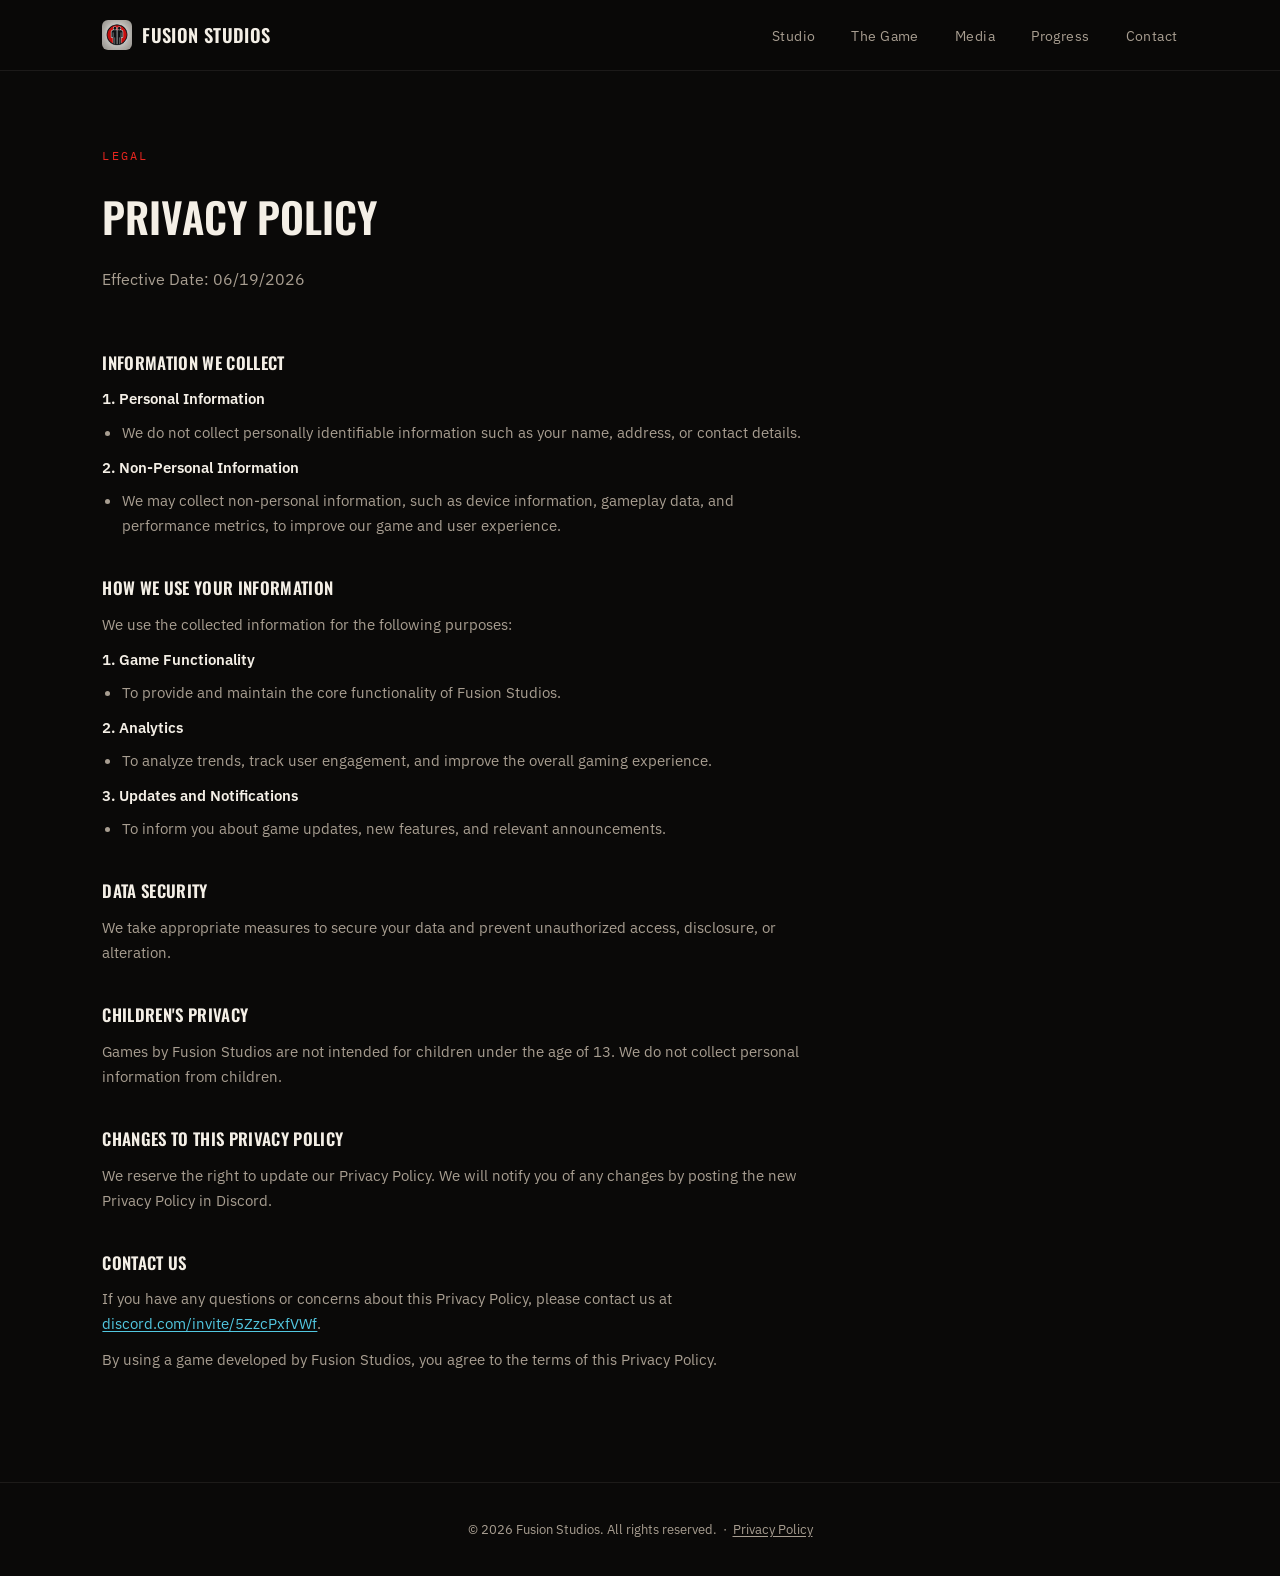
==== privacy.html @ 65fbc51d "Add files via upload" ====
<!DOCTYPE html>
<html lang="en">
<head>
    <meta charset="UTF-8">
    <meta name="viewport" content="width=device-width, initial-scale=1.0">
    <title>Privacy Policy — Fusion Studios</title>
    <meta name="description" content="Privacy Policy for Fusion Studios.">

    <link rel="stylesheet" href="styles.css">
</head>
<body>

    <nav class="navbar">
        <a href="index.html" class="logo" style="text-decoration:none;">
            <img src="images/logo.png" alt="Fusion Studios logo" class="logo-mark">
            Fusion Studios
        </a>

        <ul class="nav-links">
            <li><a href="index.html#about">Studio</a></li>
            <li><a href="index.html#game">The Game</a></li>
            <li><a href="index.html#screenshots">Media</a></li>
            <li><a href="index.html#roadmap">Progress</a></li>
            <li><a href="index.html#contact">Contact</a></li>
        </ul>
    </nav>

    <section class="section legal" id="privacy" style="padding-top:70px;">
        <div class="section-head">
            <span class="eyebrow">Legal</span>
            <h2>Privacy Policy</h2>
            <p>Effective Date: 06/19/2026</p>
        </div>

        <div class="legal-body">
            <h4>Information We Collect</h4>

            <p><strong>1. Personal Information</strong></p>
            <ul>
                <li>We do not collect personally identifiable information such as your name, address, or contact details.</li>
            </ul>

            <p><strong>2. Non-Personal Information</strong></p>
            <ul>
                <li>We may collect non-personal information, such as device information, gameplay data, and performance metrics, to improve our game and user experience.</li>
            </ul>

            <h4>How We Use Your Information</h4>
            <p>We use the collected information for the following purposes:</p>

            <p><strong>1. Game Functionality</strong></p>
            <ul>
                <li>To provide and maintain the core functionality of Fusion Studios.</li>
            </ul>

            <p><strong>2. Analytics</strong></p>
            <ul>
                <li>To analyze trends, track user engagement, and improve the overall gaming experience.</li>
            </ul>

            <p><strong>3. Updates and Notifications</strong></p>
            <ul>
                <li>To inform you about game updates, new features, and relevant announcements.</li>
            </ul>

            <h4>Data Security</h4>
            <p>We take appropriate measures to secure your data and prevent unauthorized access, disclosure, or alteration.</p>

            <h4>Children's Privacy</h4>
            <p>Games by Fusion Studios are not intended for children under the age of 13. We do not collect personal information from children.</p>

            <h4>Changes to This Privacy Policy</h4>
            <p>We reserve the right to update our Privacy Policy. We will notify you of any changes by posting the new Privacy Policy in Discord.</p>

            <h4>Contact Us</h4>
            <p>
                If you have any questions or concerns about this Privacy Policy, please contact us at
                <a href="https://discord.com/invite/5ZzcPxfVWf" target="_blank" rel="noopener noreferrer">discord.com/invite/5ZzcPxfVWf</a>.
            </p>

            <p>By using a game developed by Fusion Studios, you agree to the terms of this Privacy Policy.</p>
        </div>
    </section>

    <footer>
        © 2026 Fusion Studios. All rights reserved. &nbsp;·&nbsp; <a href="privacy.html">Privacy Policy</a>
    </footer>

</body>
</html>
---- styles.css ----
/* ===========================================================
   Fusion Studios — design tokens
   bg-core:      #0a0908   (near-black, warm undertone)
   bg-surface:   #17130f   (card surface)
   bg-surface-2: #1f1a14   (raised card / hover)
   ember:        #e8261f   (primary accent — molten/fusion, now red)
   ember-dim:    #a3140f
   steel:        #52c7e0   (secondary accent — reactor core cool edge)
   ink:          #f4efe6   (primary text, warm white)
   ink-dim:      #a89e91   (secondary text)
   line:         rgba(244,239,230,0.08)
   =========================================================== */

@import url('https://fonts.googleapis.com/css2?family=Oswald:wght@400;500;600;700&family=IBM+Plex+Sans:wght@400;500;600&family=IBM+Plex+Mono:wght@400;500&display=swap');

*{
  margin:0;
  padding:0;
  box-sizing:border-box;
}

:root{
  --bg-core:#0a0908;
  --bg-surface:#17130f;
  --bg-surface-2:#1f1a14;
  --ember:#e8261f;
  --ember-dim:#a3140f;
  --steel:#52c7e0;
  --ink:#f4efe6;
  --ink-dim:#a89e91;
  --line:rgba(244,239,230,0.08);
}

html{
  scroll-behavior:smooth;
}

body{
  font-family:'IBM Plex Sans', 'Segoe UI', sans-serif;
  background:var(--bg-core);
  color:var(--ink);
  line-height:1.65;
  overflow-x:hidden;
}

@media (prefers-reduced-motion: reduce){
  html{ scroll-behavior:auto; }
  *{ animation-duration:0.01ms !important; animation-iteration-count:1 !important; transition-duration:0.01ms !important; }
}

a{ color:inherit; }

.eyebrow{
  font-family:'IBM Plex Mono', monospace;
  font-size:0.75rem;
  letter-spacing:0.18em;
  text-transform:uppercase;
  color:var(--ember);
}

/* ---------- Navbar ---------- */

.navbar{
  position:sticky;
  top:0;
  z-index:1000;

  display:flex;
  justify-content:space-between;
  align-items:center;

  padding:20px 8%;

  background:rgba(10,9,8,.82);
  backdrop-filter:blur(12px);

  border-bottom:1px solid var(--line);
}

.logo{
  display:flex;
  align-items:center;
  gap:10px;
  font-family:'Oswald', sans-serif;
  font-size:1.15rem;
  font-weight:600;
  letter-spacing:0.02em;
  text-transform:uppercase;
}

.logo-mark{
  width:30px;
  height:30px;
  border-radius:6px;
  object-fit:cover;
  display:block;
}

.nav-links{
  display:flex;
  list-style:none;
  gap:36px;
}

.nav-links a{
  font-size:0.9rem;
  color:var(--ink-dim);
  text-decoration:none;
  letter-spacing:0.03em;
  transition:color .2s;
}

.nav-links a:hover,
.nav-links a:focus-visible{
  color:var(--ink);
}

a:focus-visible,
button:focus-visible{
  outline:2px solid var(--steel);
  outline-offset:3px;
}

/* ---------- Hero ---------- */

.hero{
  position:relative;
  min-height:92vh;

  display:flex;
  align-items:center;

  padding:120px 8% 80px;
  overflow:hidden;
}

.hero-core{
  position:absolute;
  top:50%;
  left:88%;
  width:640px;
  height:640px;
  transform:translate(-50%,-50%);

  border-radius:50%;
  background:radial-gradient(circle at 42% 40%, rgba(82,199,224,0.55), rgba(232,38,31,0.35) 45%, rgba(232,38,31,0) 72%);
  filter:blur(6px);
  animation:pulse-core 6s ease-in-out infinite;
  pointer-events:none;
}

@keyframes pulse-core{
  0%, 100%{ opacity:0.55; transform:translate(-50%,-50%) scale(1); }
  50%{ opacity:0.85; transform:translate(-50%,-50%) scale(1.08); }
}

.hero-content{
  position:relative;
  max-width:640px;
  z-index:2;
}

.hero h1{
  margin-top:22px;
  font-family:'Oswald', sans-serif;
  font-weight:700;
  font-size:clamp(2.6rem, 6vw, 4.6rem);
  line-height:1.05;
  text-transform:uppercase;
  letter-spacing:0.01em;
}

.hero h1 span{
  background:linear-gradient(90deg, var(--ember), var(--steel));
  -webkit-background-clip:text;
  background-clip:text;
  color:transparent;
}

.hero p{
  margin-top:24px;
  max-width:520px;
  color:var(--ink-dim);
  font-size:1.08rem;
}

.hero-buttons{
  margin-top:40px;
  display:flex;
  flex-wrap:wrap;
  gap:16px;
}

.btn-primary,
.btn-secondary{
  display:inline-block;
  font-size:0.92rem;
  font-weight:500;
  text-decoration:none;
  padding:14px 28px;
  border-radius:4px;
  transition:transform .2s, background .2s, border-color .2s;
}

.btn-primary{
  background:var(--ember);
  color:#0a0908;
  font-weight:600;
}

.btn-primary:hover{
  background:#ff4a42;
  transform:translateY(-2px);
}

.btn-secondary{
  background:transparent;
  color:var(--ink);
  border:1px solid var(--line);
}

.btn-secondary:hover{
  border-color:var(--steel);
  transform:translateY(-2px);
}

/* ---------- Sections ---------- */

.section{
  padding:110px 8%;
  position:relative;
}

.section-head{
  max-width:640px;
  margin-bottom:56px;
}

.section-head h2{
  margin-top:14px;
  font-family:'Oswald', sans-serif;
  font-weight:600;
  font-size:clamp(1.8rem, 3.4vw, 2.6rem);
  text-transform:uppercase;
}

.section-head p{
  margin-top:16px;
  color:var(--ink-dim);
  max-width:560px;
}

.divider{
  height:1px;
  background:var(--line);
  border:none;
}

/* ---------- About / pillars ---------- */

.pillars{
  display:grid;
  grid-template-columns:repeat(auto-fit, minmax(240px,1fr));
  gap:1px;
  background:var(--line);
  border:1px solid var(--line);
}

.pillar{
  background:var(--bg-core);
  padding:34px 28px;
}

.pillar .eyebrow{
  color:var(--steel);
}

.pillar h3{
  margin-top:12px;
  font-family:'Oswald', sans-serif;
  font-weight:600;
  font-size:1.15rem;
  text-transform:uppercase;
}

.pillar p{
  margin-top:10px;
  color:var(--ink-dim);
  font-size:0.95rem;
}

/* ---------- Game feature strip ---------- */

.game-panel{
  display:grid;
  grid-template-columns:1fr 1fr;
  gap:60px;
  align-items:center;
}

@media (max-width:860px){
  .game-panel{ grid-template-columns:1fr; }
}

.game-copy .status-pill{
  display:inline-flex;
  align-items:center;
  gap:8px;
  font-family:'IBM Plex Mono', monospace;
  font-size:0.72rem;
  letter-spacing:0.14em;
  text-transform:uppercase;
  color:var(--ink-dim);
  border:1px solid var(--line);
  border-radius:999px;
  padding:6px 14px;
}

.status-pill::before{
  content:'';
  width:7px;
  height:7px;
  border-radius:50%;
  background:var(--ember);
  box-shadow:0 0 8px var(--ember);
  animation:blink 1.8s ease-in-out infinite;
}

@keyframes blink{
  0%, 100%{ opacity:1; }
  50%{ opacity:0.35; }
}

.game-copy h2{
  margin-top:18px;
  font-family:'Oswald', sans-serif;
  font-weight:700;
  font-size:clamp(1.9rem, 3.6vw, 2.7rem);
  text-transform:uppercase;
}

.game-copy p{
  margin-top:18px;
  color:var(--ink-dim);
}

.feature-list{
  margin-top:28px;
  list-style:none;
  display:flex;
  flex-direction:column;
  gap:14px;
}

.feature-list li{
  display:flex;
  gap:12px;
  align-items:baseline;
  font-size:0.95rem;
  color:var(--ink);
}

.feature-list li::before{
  content:'';
  width:6px;
  height:6px;
  margin-top:3px;
  flex:none;
  background:var(--steel);
}

.game-visual{
  position:relative;
  aspect-ratio:16/10;
  border-radius:6px;
  overflow:hidden;
  border:1px solid var(--line);
}

.game-visual img{
  width:100%;
  height:100%;
  object-fit:cover;
  display:block;
}

.game-visual .tag{
  position:absolute;
  bottom:16px;
  left:16px;
  font-family:'IBM Plex Mono', monospace;
  font-size:0.7rem;
  letter-spacing:0.1em;
  text-transform:uppercase;
  color:var(--ink-dim);
  background:rgba(10,9,8,0.7);
  border:1px solid var(--line);
  padding:6px 10px;
  border-radius:3px;
}

/* ---------- Screenshots gallery ---------- */

.gallery{
  display:grid;
  grid-template-columns:repeat(auto-fit, minmax(280px,1fr));
  gap:20px;
}

.gallery figure{
  margin:0;
  border:1px solid var(--line);
  border-radius:6px;
  overflow:hidden;
  background:var(--bg-surface);
}

.gallery img{
  width:100%;
  aspect-ratio:16/9;
  object-fit:cover;
  display:block;
  filter:grayscale(15%);
  transition:transform .4s ease, filter .4s ease;
}

.gallery figure:hover img{
  transform:scale(1.03);
  filter:grayscale(0%);
}

.gallery figcaption{
  padding:12px 16px;
  font-family:'IBM Plex Mono', monospace;
  font-size:0.75rem;
  letter-spacing:0.05em;
  color:var(--ink-dim);
  border-top:1px solid var(--line);
}

.gallery-note{
  margin-top:24px;
  font-size:0.85rem;
  color:var(--ink-dim);
}

.gallery-note code{
  font-family:'IBM Plex Mono', monospace;
  background:var(--bg-surface);
  padding:2px 6px;
  border-radius:3px;
  border:1px solid var(--line);
}

/* ---------- Roadmap ---------- */

.roadmap{
  display:flex;
  flex-direction:column;
  border-top:1px solid var(--line);
}

.roadmap-item{
  display:grid;
  grid-template-columns:140px 1fr;
  gap:24px;
  padding:26px 0;
  border-bottom:1px solid var(--line);
}

@media (max-width:640px){
  .roadmap-item{ grid-template-columns:1fr; gap:6px; }
}

.roadmap-item .phase{
  font-family:'IBM Plex Mono', monospace;
  font-size:0.78rem;
  letter-spacing:0.1em;
  text-transform:uppercase;
  color:var(--steel);
}

.roadmap-item h4{
  font-family:'Oswald', sans-serif;
  font-weight:600;
  font-size:1.1rem;
  text-transform:uppercase;
}

.roadmap-item p{
  margin-top:6px;
  color:var(--ink-dim);
  font-size:0.92rem;
  max-width:520px;
}

/* ---------- Legal / Privacy Policy ---------- */

.legal-body{
  max-width:720px;
}

.legal-body h4{
  font-family:'Oswald', sans-serif;
  font-weight:600;
  font-size:1.05rem;
  text-transform:uppercase;
  letter-spacing:0.02em;
  margin-top:36px;
  margin-bottom:10px;
}

.legal-body h4:first-child{
  margin-top:0;
}

.legal-body p{
  color:var(--ink-dim);
  font-size:0.95rem;
  margin-top:10px;
}

.legal-body p strong{
  color:var(--ink);
  font-weight:600;
}

.legal-body ul{
  margin-top:8px;
  padding-left:20px;
  color:var(--ink-dim);
  font-size:0.95rem;
}

.legal-body li{
  margin-top:4px;
}

.legal-body a{
  color:var(--steel);
  text-decoration:underline;
  text-underline-offset:2px;
}

footer a{
  color:var(--ink-dim);
  text-decoration:underline;
  text-underline-offset:2px;
}

footer a:hover{
  color:var(--ink);
}

/* ---------- Contact / footer ---------- */

.contact{
  text-align:center;
}

.contact h2{
  font-family:'Oswald', sans-serif;
  font-weight:700;
  font-size:clamp(1.8rem, 4vw, 2.6rem);
  text-transform:uppercase;
}

.contact p{
  margin-top:14px;
  color:var(--ink-dim);
}

.contact-links{
  margin-top:32px;
  display:flex;
  justify-content:center;
  gap:16px;
  flex-wrap:wrap;
}

footer{
  text-align:center;
  padding:36px 8%;
  border-top:1px solid var(--line);
  color:var(--ink-dim);
  font-size:0.82rem;
}
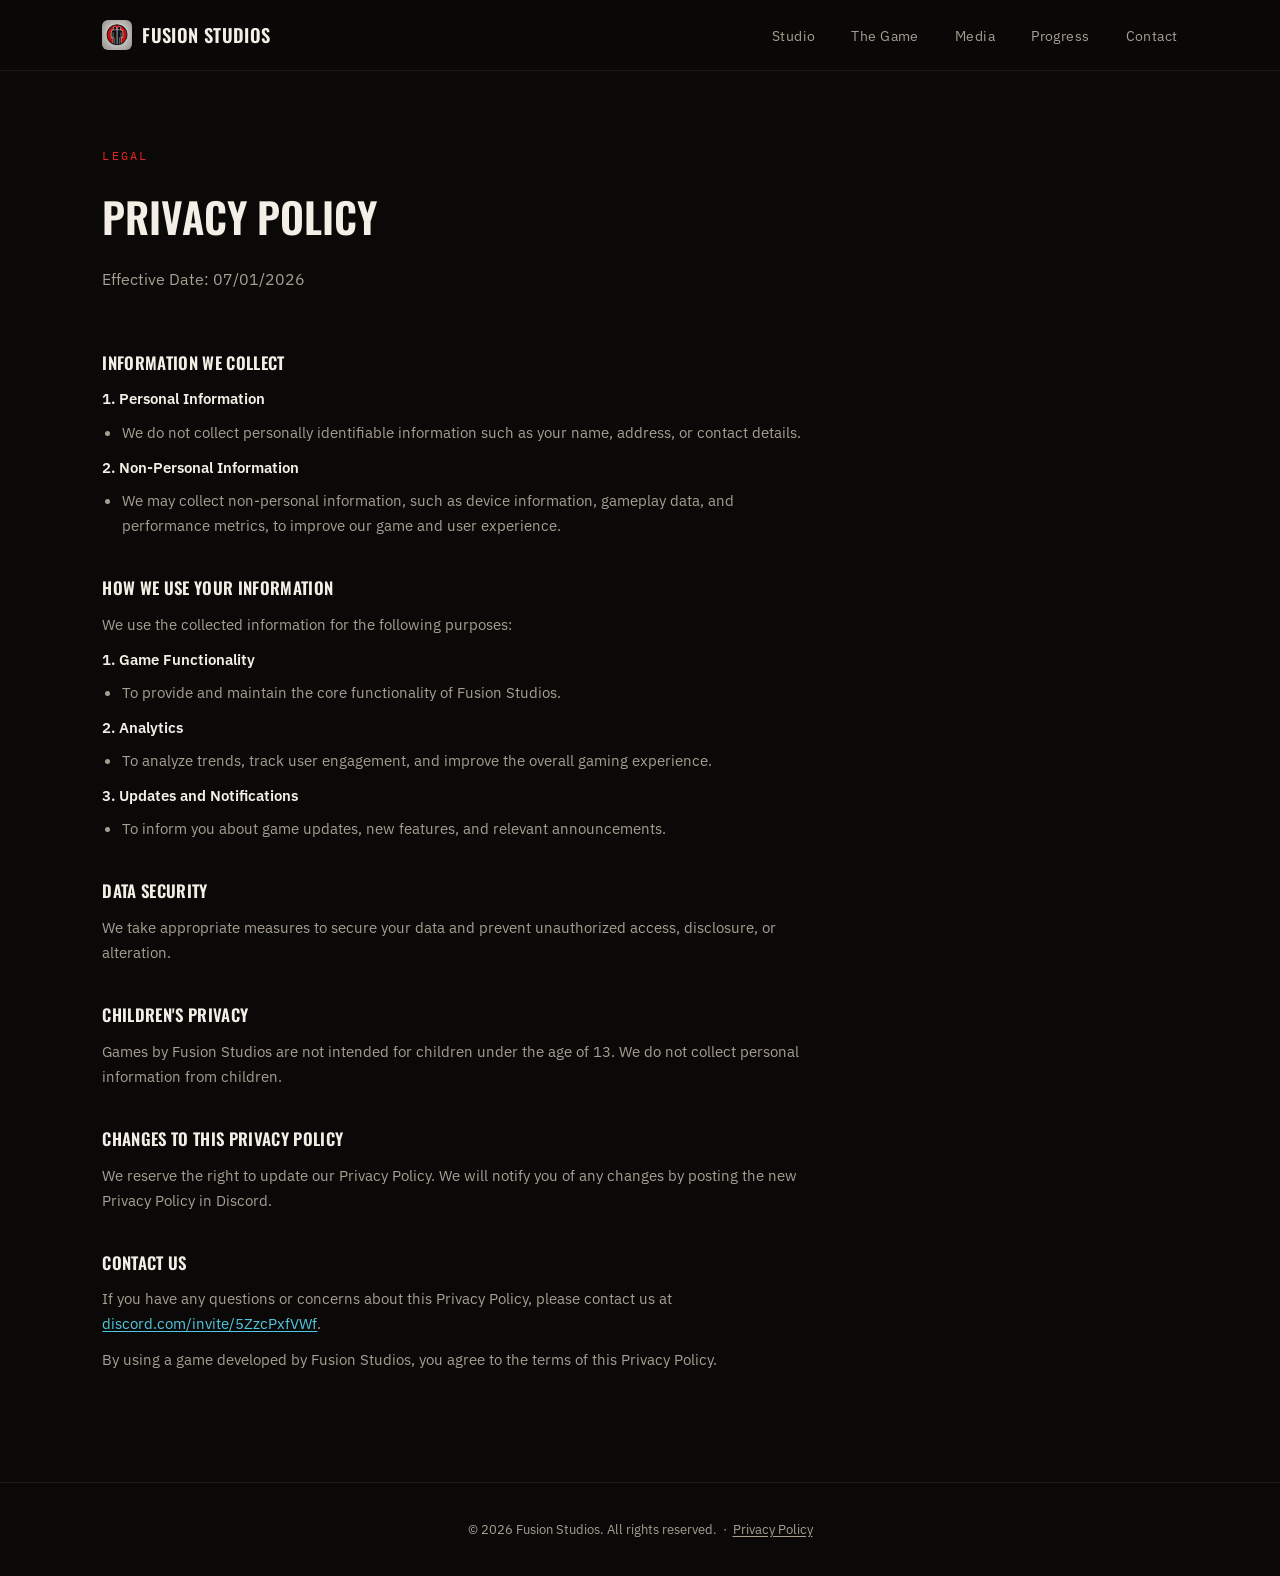
==== commit 08835b31: "Update effective date in privacy policy" ====
--- a/privacy.html
+++ b/privacy.html
@@ -29,7 +29,7 @@
         <div class="section-head">
             <span class="eyebrow">Legal</span>
             <h2>Privacy Policy</h2>
-            <p>Effective Date: 06/19/2026</p>
+            <p>Effective Date: 07/01/2026</p>
         </div>
 
         <div class="legal-body">
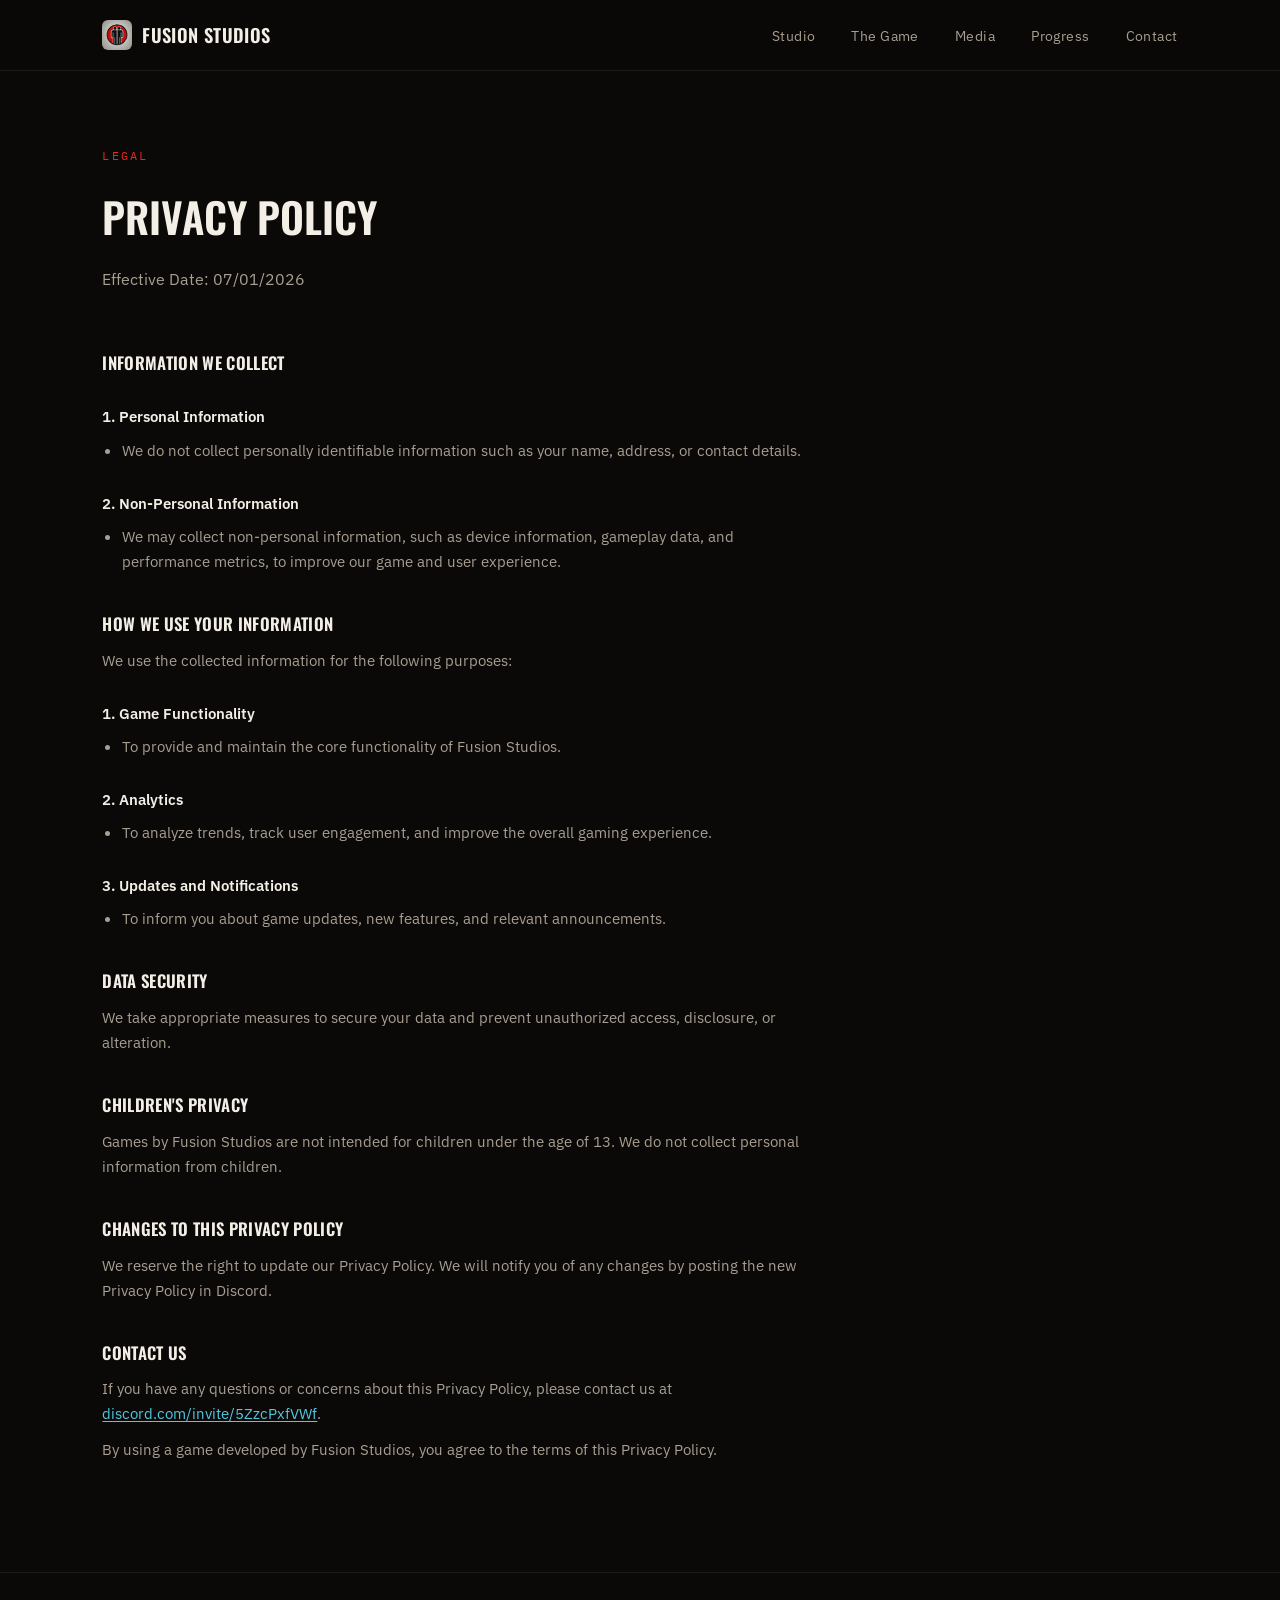
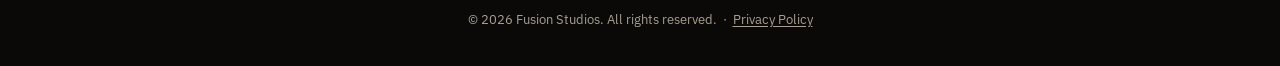
==== commit 35d247c2: "Update privacy.html" ====
--- a/privacy.html
+++ b/privacy.html
@@ -5,17 +5,14 @@
     <meta name="viewport" content="width=device-width, initial-scale=1.0">
     <title>Privacy Policy — Fusion Studios</title>
     <meta name="description" content="Privacy Policy for Fusion Studios.">
-
     <link rel="stylesheet" href="styles.css">
 </head>
 <body>
-
     <nav class="navbar">
         <a href="index.html" class="logo" style="text-decoration:none;">
             <img src="images/logo.png" alt="Fusion Studios logo" class="logo-mark">
             Fusion Studios
         </a>
-
         <ul class="nav-links">
             <li><a href="index.html#about">Studio</a></li>
             <li><a href="index.html#game">The Game</a></li>
@@ -24,67 +21,52 @@
             <li><a href="index.html#contact">Contact</a></li>
         </ul>
     </nav>
-
     <section class="section legal" id="privacy" style="padding-top:70px;">
         <div class="section-head">
             <span class="eyebrow">Legal</span>
             <h2>Privacy Policy</h2>
             <p>Effective Date: 07/01/2026</p>
         </div>
-
         <div class="legal-body">
             <h4>Information We Collect</h4>
-
-            <p><strong>1. Personal Information</strong></p>
+            <p class="legal-item"><strong>1. Personal Information</strong></p>
             <ul>
                 <li>We do not collect personally identifiable information such as your name, address, or contact details.</li>
             </ul>
-
-            <p><strong>2. Non-Personal Information</strong></p>
+            <p class="legal-item"><strong>2. Non-Personal Information</strong></p>
             <ul>
                 <li>We may collect non-personal information, such as device information, gameplay data, and performance metrics, to improve our game and user experience.</li>
             </ul>
-
             <h4>How We Use Your Information</h4>
             <p>We use the collected information for the following purposes:</p>
-
-            <p><strong>1. Game Functionality</strong></p>
+            <p class="legal-item"><strong>1. Game Functionality</strong></p>
             <ul>
                 <li>To provide and maintain the core functionality of Fusion Studios.</li>
             </ul>
-
-            <p><strong>2. Analytics</strong></p>
+            <p class="legal-item"><strong>2. Analytics</strong></p>
             <ul>
                 <li>To analyze trends, track user engagement, and improve the overall gaming experience.</li>
             </ul>
-
-            <p><strong>3. Updates and Notifications</strong></p>
+            <p class="legal-item"><strong>3. Updates and Notifications</strong></p>
             <ul>
                 <li>To inform you about game updates, new features, and relevant announcements.</li>
             </ul>
-
             <h4>Data Security</h4>
             <p>We take appropriate measures to secure your data and prevent unauthorized access, disclosure, or alteration.</p>
-
             <h4>Children's Privacy</h4>
             <p>Games by Fusion Studios are not intended for children under the age of 13. We do not collect personal information from children.</p>
-
             <h4>Changes to This Privacy Policy</h4>
             <p>We reserve the right to update our Privacy Policy. We will notify you of any changes by posting the new Privacy Policy in Discord.</p>
-
             <h4>Contact Us</h4>
             <p>
                 If you have any questions or concerns about this Privacy Policy, please contact us at
                 <a href="https://discord.com/invite/5ZzcPxfVWf" target="_blank" rel="noopener noreferrer">discord.com/invite/5ZzcPxfVWf</a>.
             </p>
-
             <p>By using a game developed by Fusion Studios, you agree to the terms of this Privacy Policy.</p>
         </div>
     </section>
-
     <footer>
         © 2026 Fusion Studios. All rights reserved. &nbsp;·&nbsp; <a href="privacy.html">Privacy Policy</a>
     </footer>
-
 </body>
 </html>
--- a/styles.css
+++ b/styles.css
@@ -525,6 +525,10 @@
   font-weight:600;
 }
 
+.legal-body p.legal-item{
+  margin-top:28px;
+}
+
 .legal-body ul{
   margin-top:8px;
   padding-left:20px;
